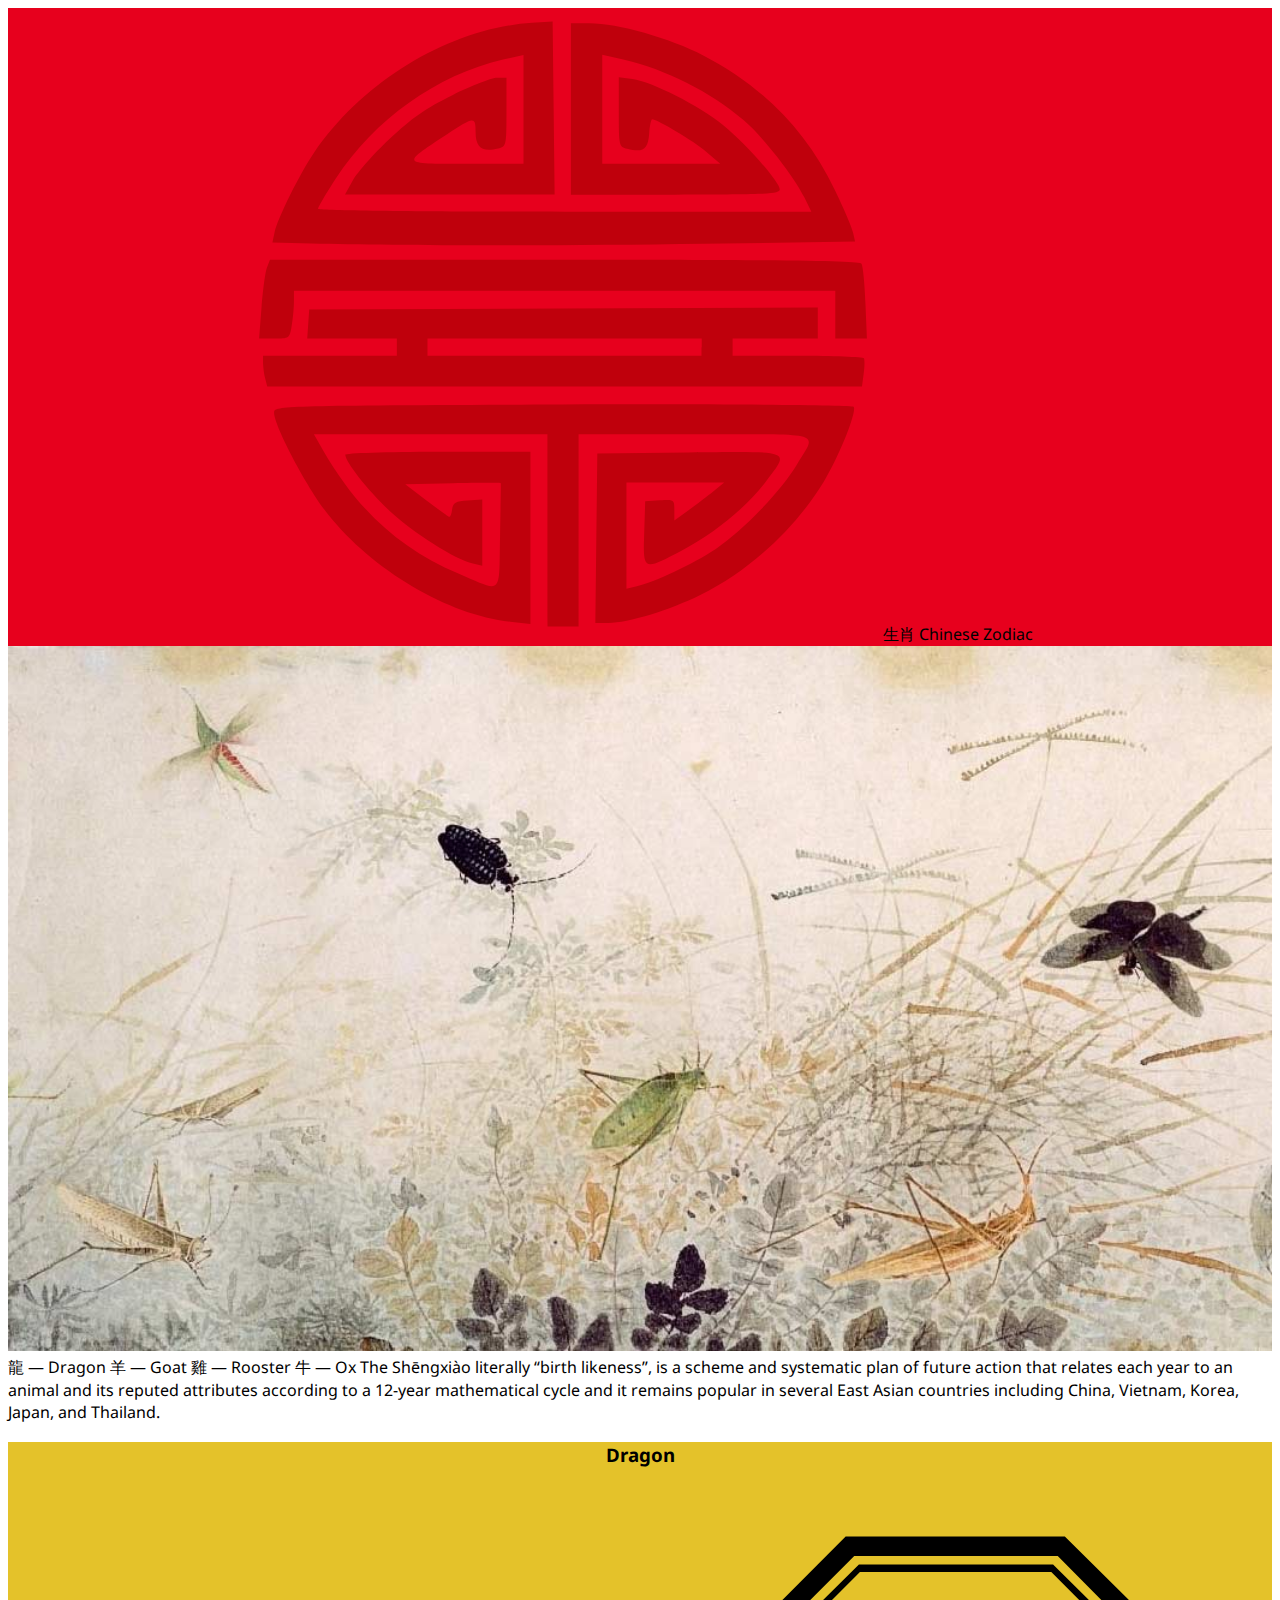
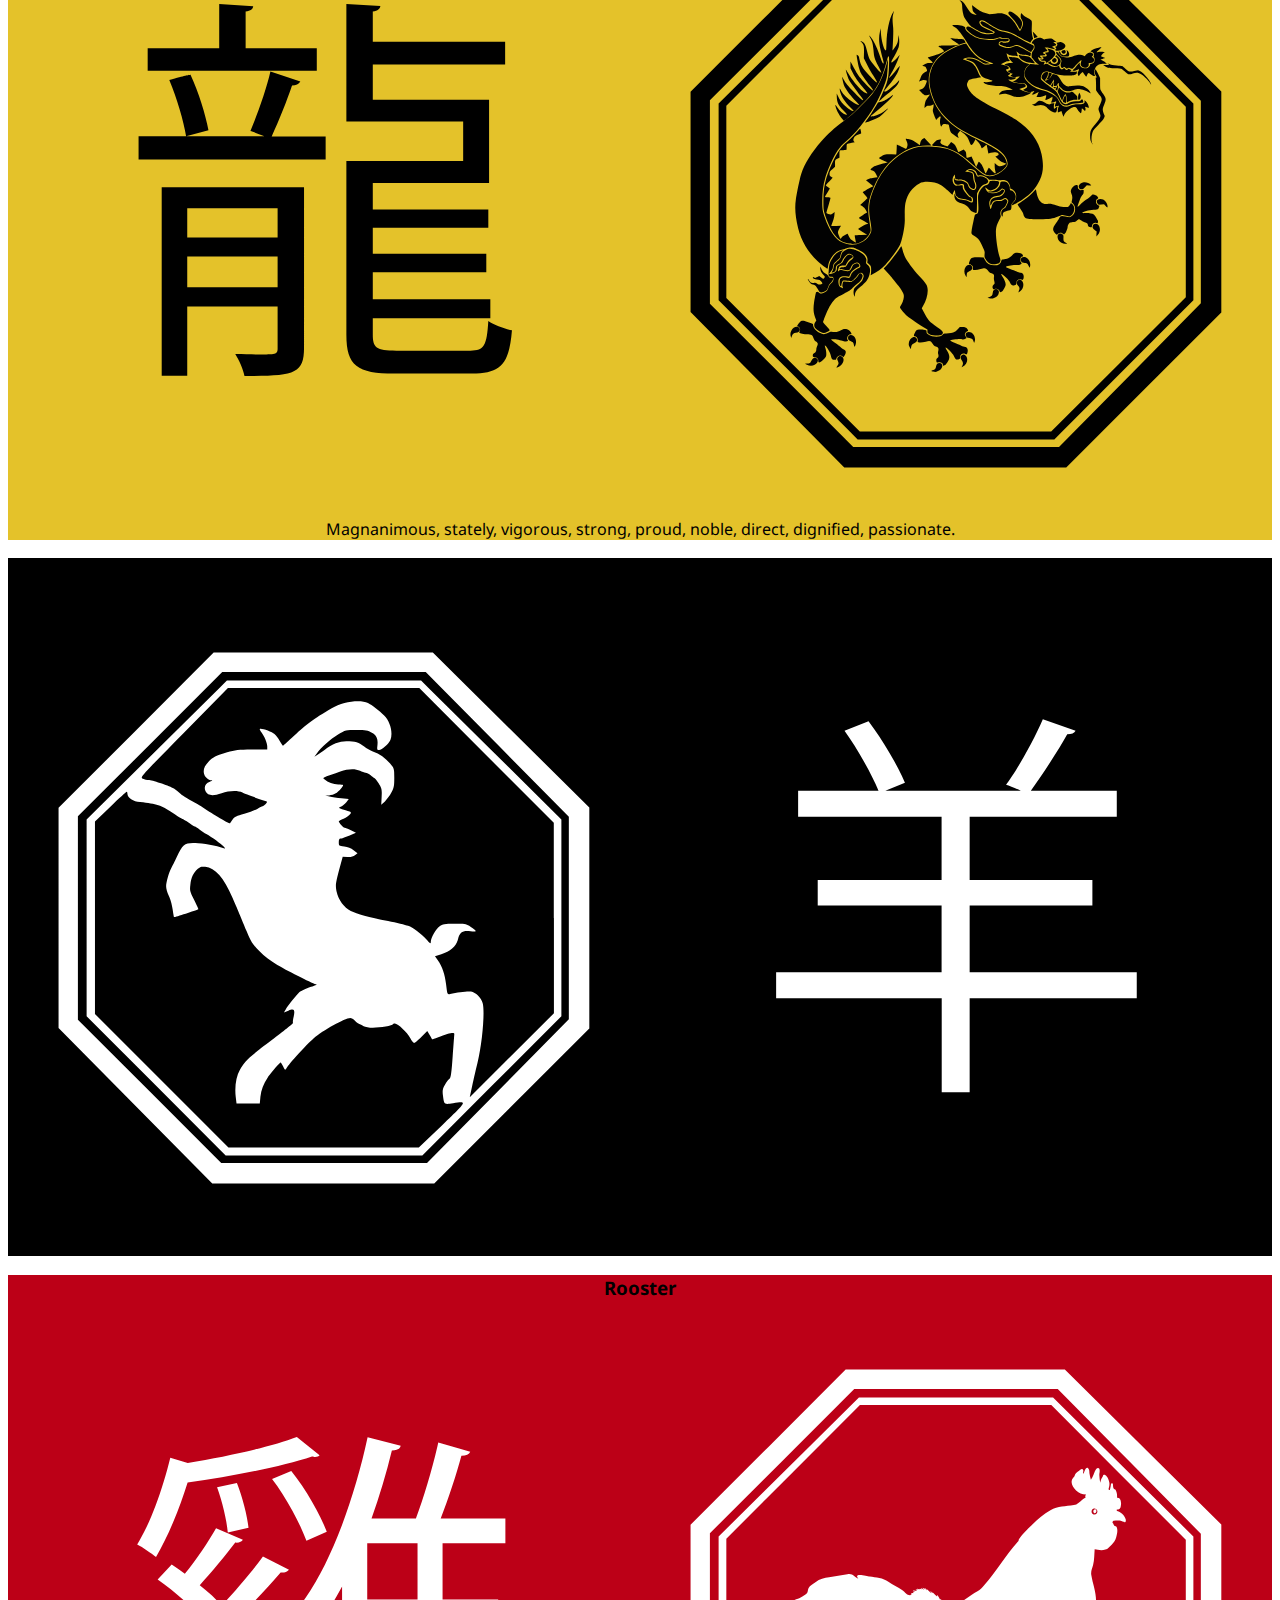
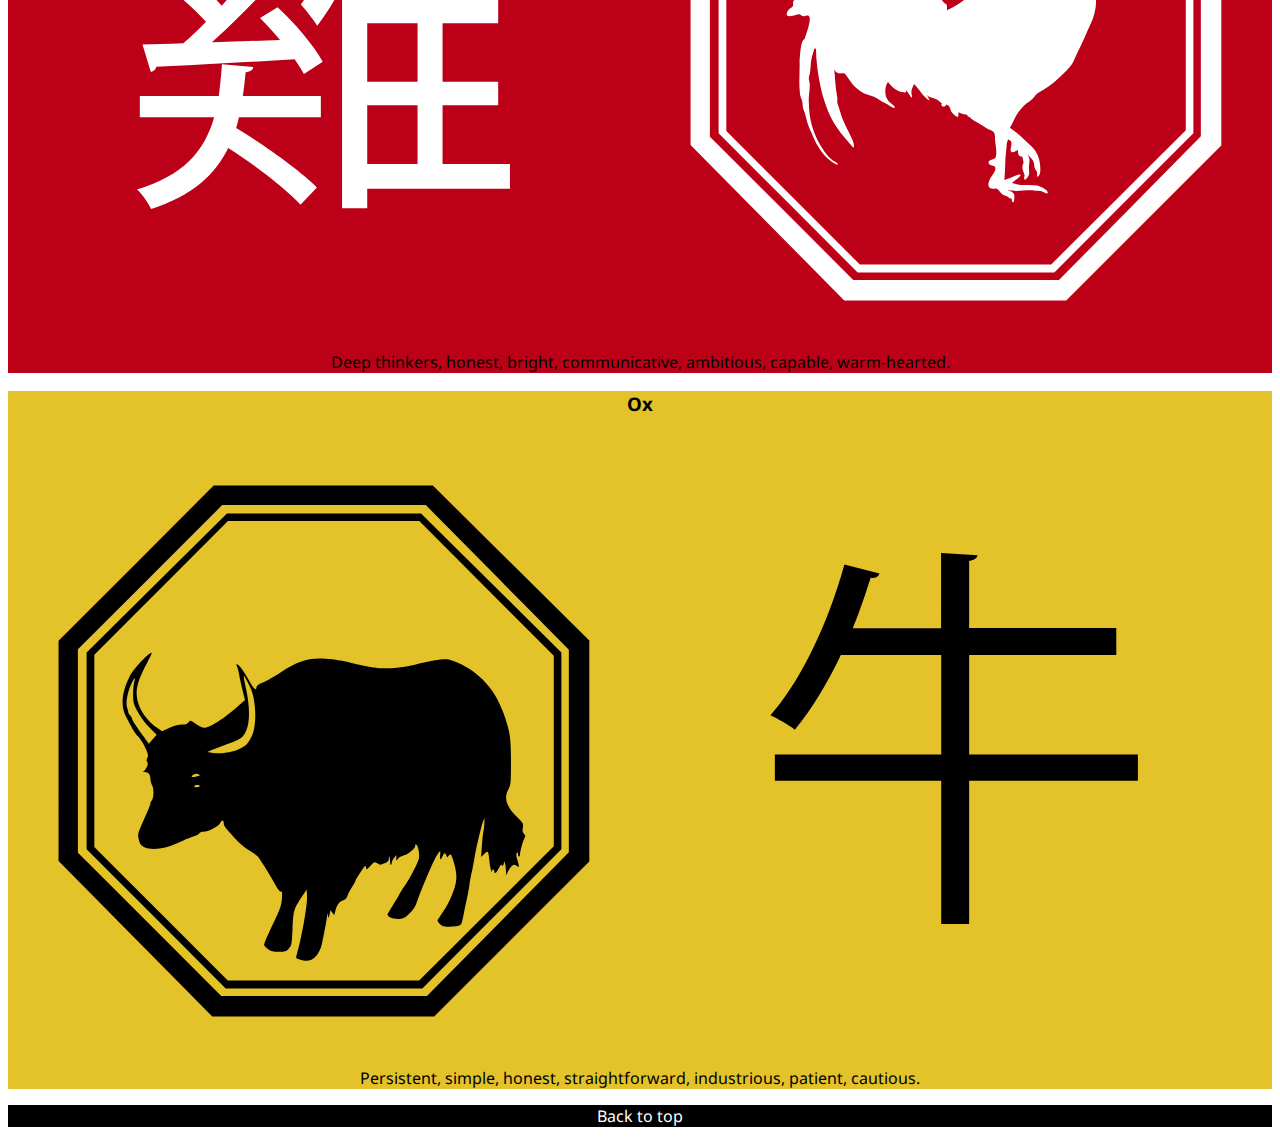
==== main.html @ 91b946a1 "Added CSS" ====
<!DOCTYPE html>
<html lang="en-ca">
<head>
		<meta charset="utf-8">
		<title>Chinese Zodiac</title>
		<meta name="viewport" content="width=device-width, initial-scale=1">
		<link href="css/main.css" rel="stylesheet">
		<link href='http://fonts.googleapis.com/css?family=Noto+Sans' rel='stylesheet' type='text/css'>
</head>

<header>
	<img class="Medallion" src="img/medallion.svg" alt="">
	生肖
	Chinese Zodiac
</header>

<body>
<img class="Banner" src="img/banner.jpg" alt="">

龍 — Dragon
羊 — Goat
雞 — Rooster
牛 — Ox

The Shēngxiào literally “birth likeness”, is a scheme and systematic plan of future action that relates each year to an animal and its reputed attributes according to a 12-year mathematical cycle and it remains popular in several East Asian countries including China, Vietnam, Korea, Japan, and Thailand.

<div class="Dragon-Block">
<h3>Dragon</h3>
<img class="Dragon-Symbol" src="img/dragon-symbol.svg" alt="">
<img class="Dragon" src="img/dragon.svg" alt="">
<p>Magnanimous, stately, vigorous, strong, proud, noble, direct, dignified, passionate.</p>
</div>

<div class="Goat-Block">
<h3>Goat</h3>
<img class="Goat" src="img/goat.svg" alt="">
<img class="Goat-Symbol" src="img/goat-symbol.svg" alt="">
<p>Gentle, softhearted, considerate, attractive, hardworking, persistent, thrift.</p>
</div>

<div class="Rooster-Block">
<h3>Rooster</h3>
<img class="Rooster-Symbol" src="img/rooster-symbol.svg" alt="">
<img class="Rooster" src="img/rooster.svg" alt="">
<p>Deep thinkers, honest, bright, communicative, ambitious, capable, warm-hearted.</p>
</div>

<div class="Ox-Block">
<h3>Ox</h3>
<img class="Ox" src="img/ox.svg" alt="">
<img class="Ox-Symbol" src="img/ox-symbol.svg" alt="">
<p>Persistent, simple, honest, straightforward, industrious, patient, cautious.</p>
</div>

</body>
<footer>

	<p>Back to top</p>

</footer>
---- css/main.css ----
html {
	box-sizing: border-box;
	font-family: 'Noto Sans', sans-serif;
}

*, *::before, *::after {
	box-sizing:inherit;}

img {
	width:50%;
}

header{
	text-align: center;
	background-color: #e7001d;
}

h3{
	font-style: bolder;
}

.Banner{
	width:100%;
	margin: 0;
	padding: 0;
}

.Dragon-Block {
	text-align: center;
	font color: white;
	background-color: #e4c22a;
	margin: 0;}

.Dragon {
	float:right;}

.Dragon-Symbol {
	float:left;}

.Goat-Block {
	text-align: center;
	font color: white;
	background-color: black;}

.Goat {
	float:left;}

.Goat-Symbol {
	float:right;}

.Rooster-Block{
	text-align: center;
	font color: white;
	background-color: #bc0017;}

.Rooster-Symbol {
	float:left;}

.Rooster {
	float:right;}

.Ox-Block {
	text-align: center;
	font color: white;
	background-color: #e4c22a;}

.Ox {
	float:left;}

.Ox-Symbol {
	float:right;
}

footer{
	background: black;
	text-align: center;
	color: white;
	margin: 0;
	padding: 0;

}
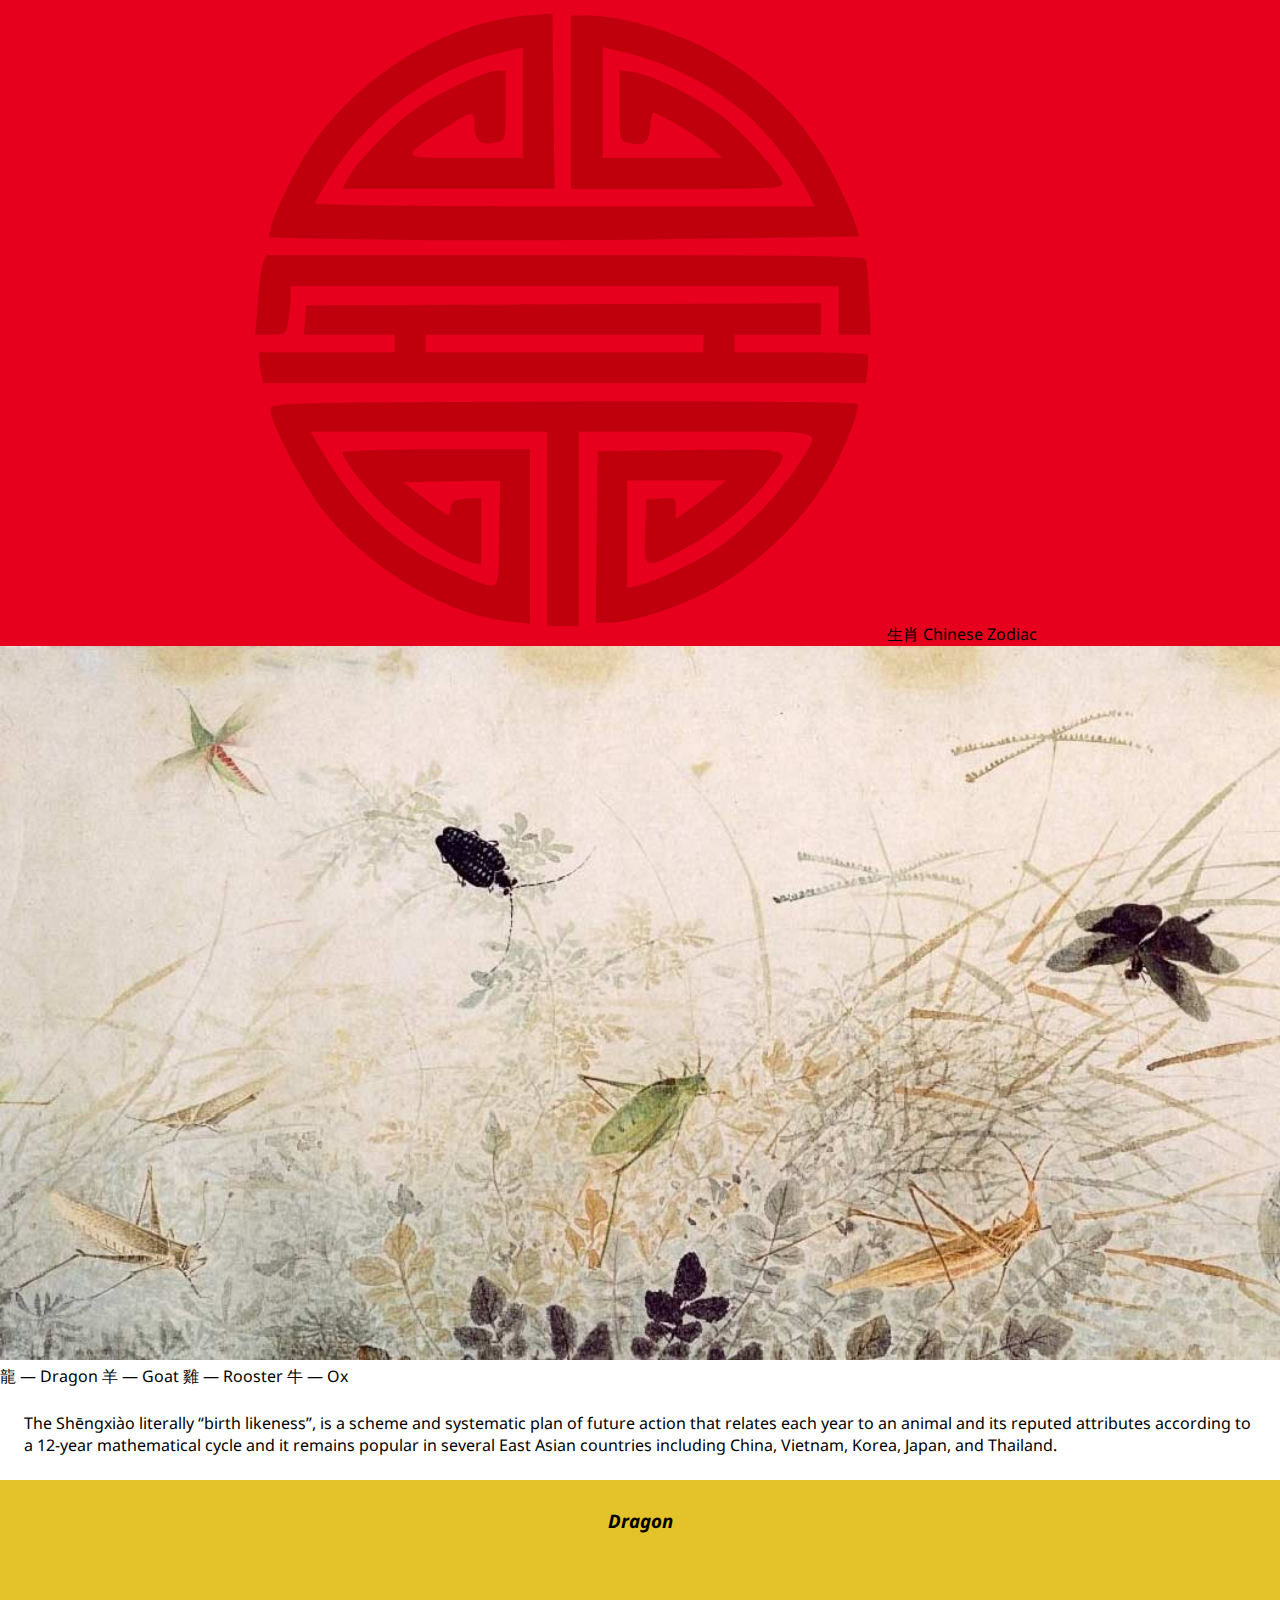
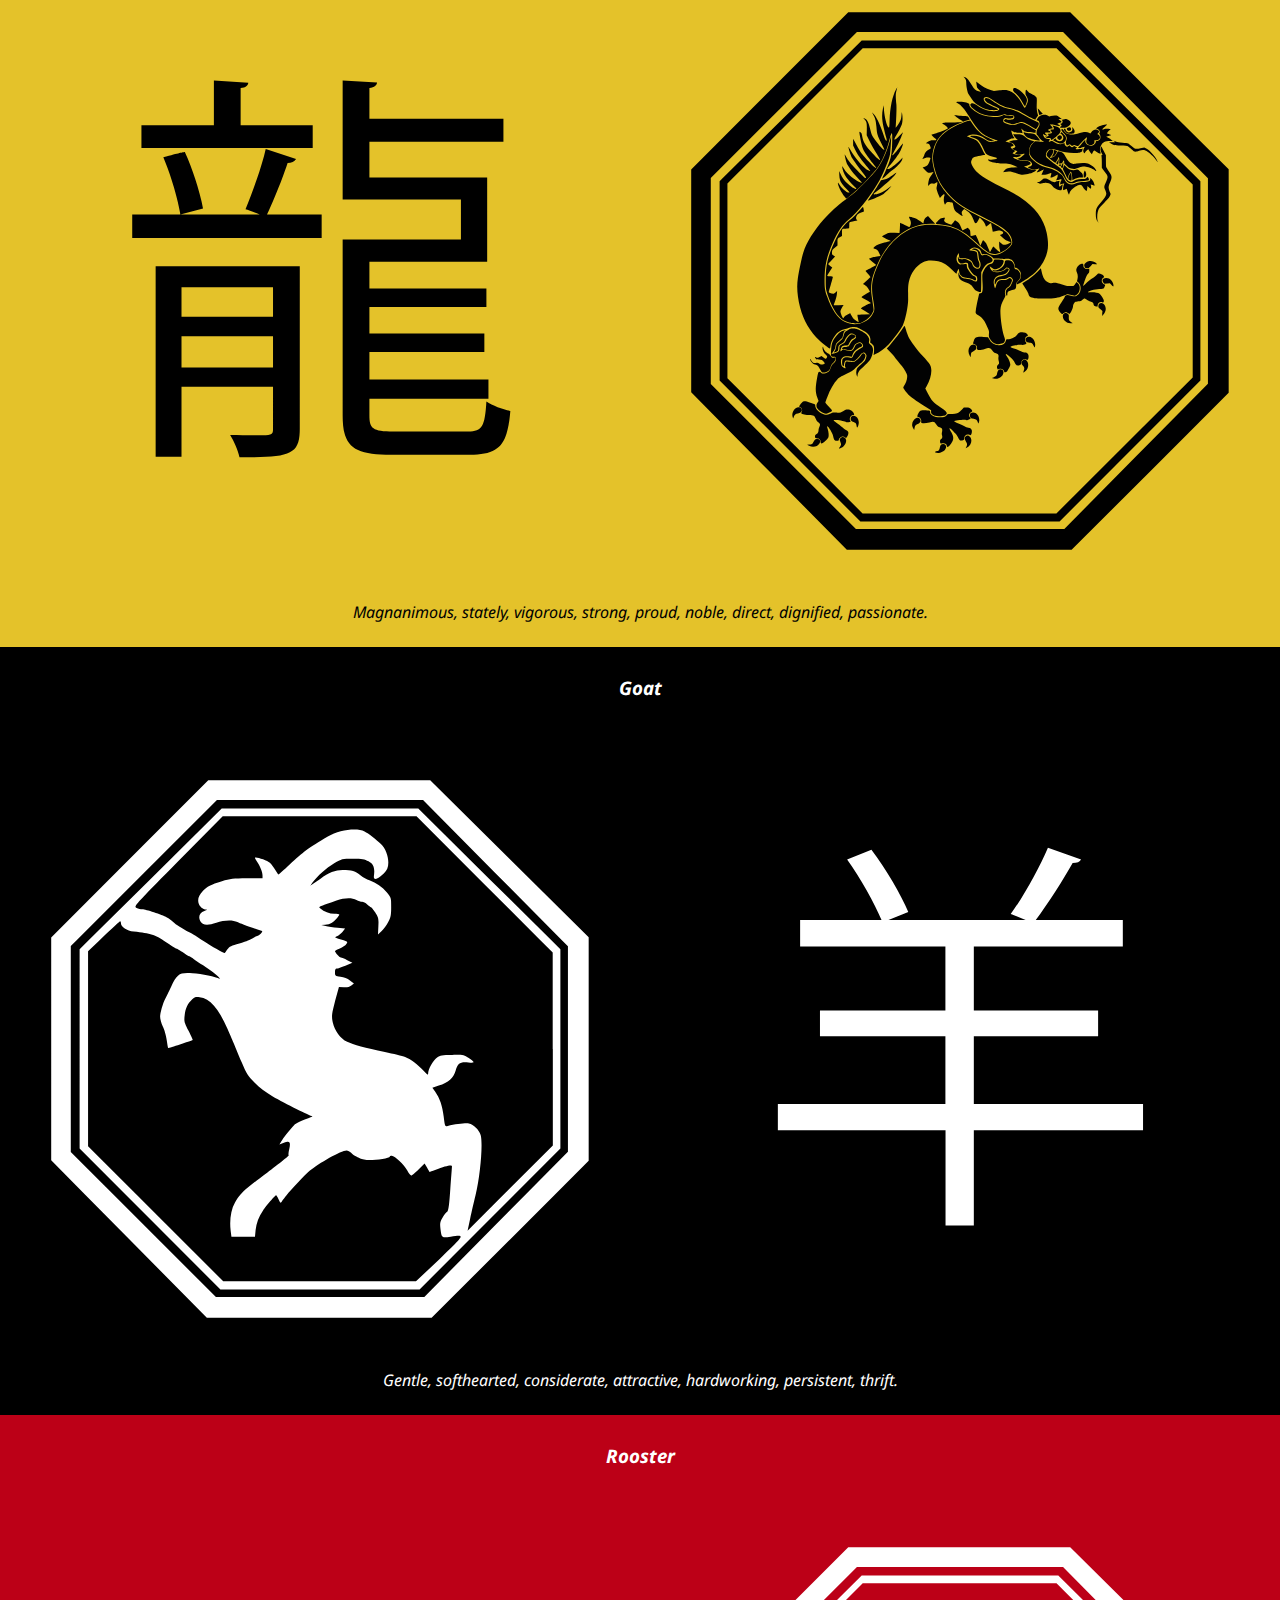
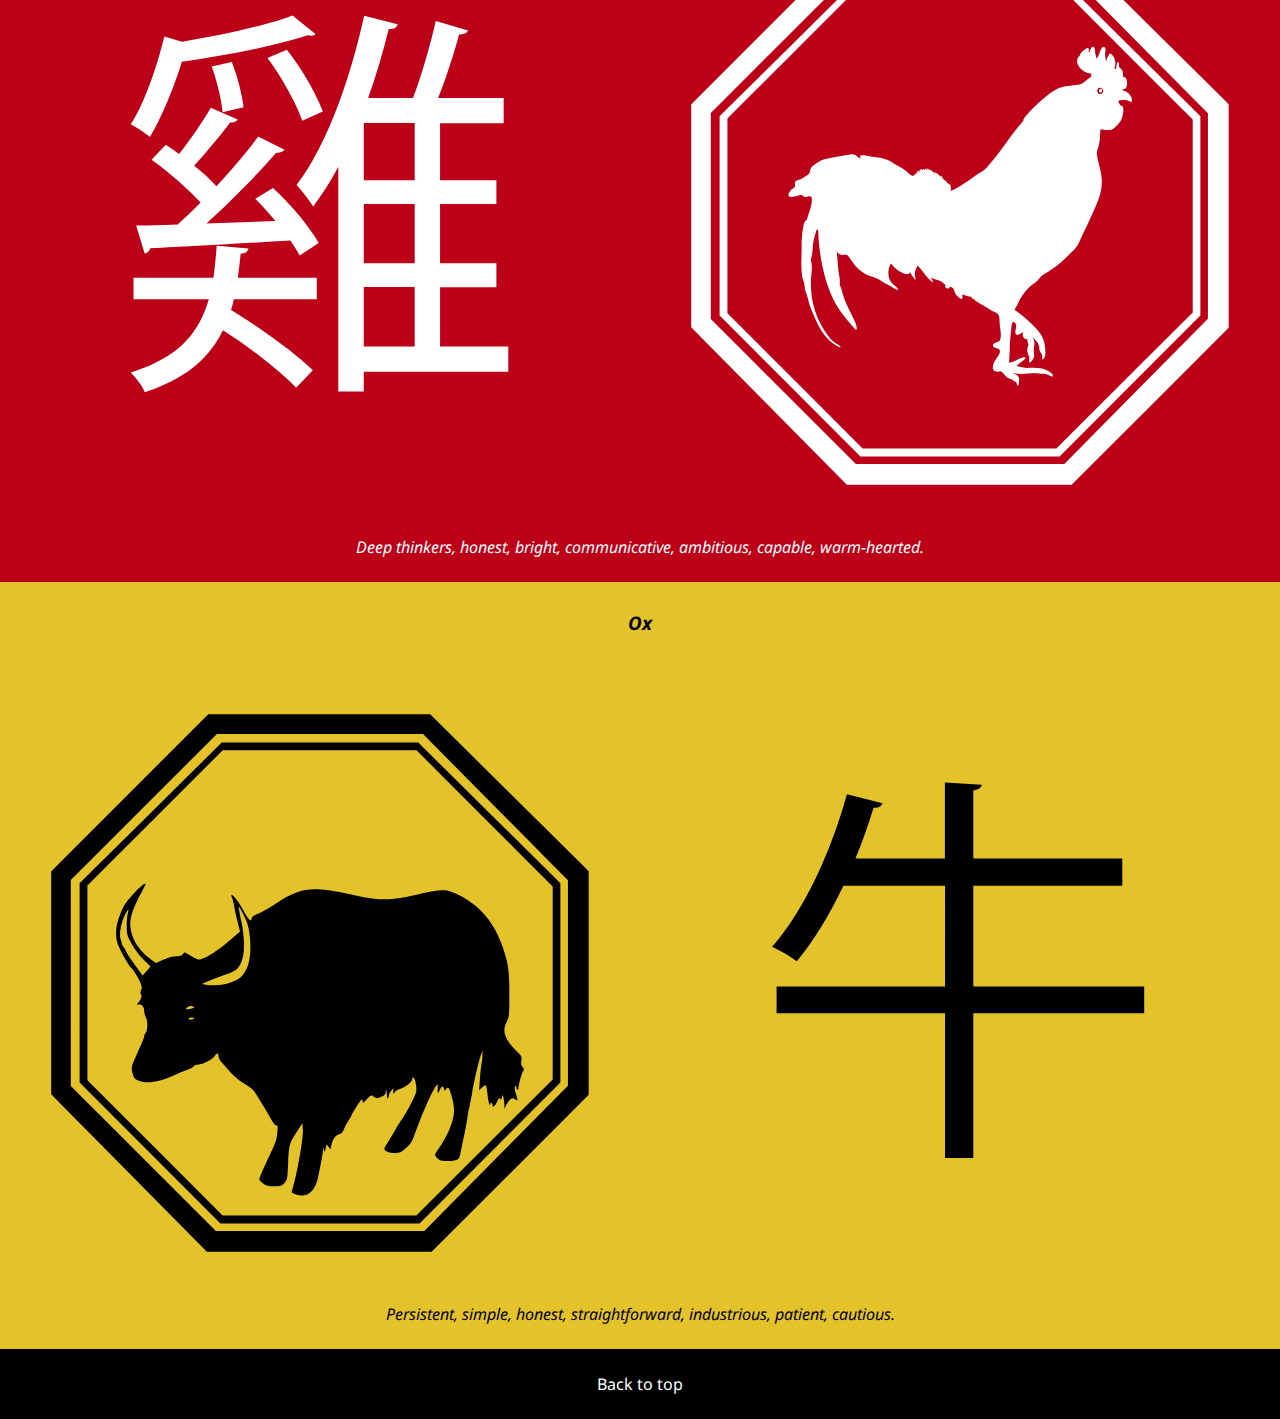
==== commit 14086551: "Finishing the boxes" ====
--- a/main.html
+++ b/main.html
@@ -5,7 +5,7 @@
 		<title>Chinese Zodiac</title>
 		<meta name="viewport" content="width=device-width, initial-scale=1">
 		<link href="css/main.css" rel="stylesheet">
-		<link href='http://fonts.googleapis.com/css?family=Noto+Sans' rel='stylesheet' type='text/css'>
+		<link href='http://fonts.googleapis.com/css?family=Noto+Sans:400,700,400italic' rel='stylesheet' type='text/css'>
 </head>
 
 <header>
@@ -22,7 +22,7 @@
 雞 — Rooster
 牛 — Ox
 
-The Shēngxiào literally “birth likeness”, is a scheme and systematic plan of future action that relates each year to an animal and its reputed attributes according to a 12-year mathematical cycle and it remains popular in several East Asian countries including China, Vietnam, Korea, Japan, and Thailand.
+<p>The Shēngxiào literally “birth likeness”, is a scheme and systematic plan of future action that relates each year to an animal and its reputed attributes according to a 12-year mathematical cycle and it remains popular in several East Asian countries including China, Vietnam, Korea, Japan, and Thailand.</p>
 
 <div class="Dragon-Block">
 <h3>Dragon</h3>
--- a/css/main.css
+++ b/css/main.css
@@ -6,6 +6,9 @@
 *, *::before, *::after {
 	box-sizing:inherit;}
 
+body{
+	margin: 0;
+}
 img {
 	width:50%;
 }
@@ -16,20 +19,29 @@
 }
 
 h3{
-	font-style: bolder;
+	font-weight: bolder;
+	margin: 0;
+	padding: 1.5em;
 }
 
 .Banner{
 	width:100%;
 	margin: 0;
-	padding: 0;
+	padding: 0;}
+
+p{
+	margin: 0;
+	padding: 1.5em;
 }
 
 .Dragon-Block {
 	text-align: center;
 	font color: white;
 	background-color: #e4c22a;
-	margin: 0;}
+	margin: 0;
+	padding: 0;
+	font-style: italic;
+	}
 
 .Dragon {
 	float:right;}
@@ -40,7 +52,9 @@
 .Goat-Block {
 	text-align: center;
 	font color: white;
-	background-color: black;}
+	background-color: black;
+	color: white;
+	font-style: italic;}
 
 .Goat {
 	float:left;}
@@ -51,7 +65,9 @@
 .Rooster-Block{
 	text-align: center;
 	font color: white;
-	background-color: #bc0017;}
+	background-color: #bc0017;
+	color: white;
+	font-style: italic;}
 
 .Rooster-Symbol {
 	float:left;}
@@ -62,20 +78,18 @@
 .Ox-Block {
 	text-align: center;
 	font color: white;
-	background-color: #e4c22a;}
+	background-color: #e4c22a;
+	font-style: italic;}
 
 .Ox {
 	float:left;}
 
 .Ox-Symbol {
-	float:right;
-}
+	float:right;}
 
 footer{
 	background: black;
 	text-align: center;
 	color: white;
 	margin: 0;
-	padding: 0;
-
-}+	padding: 0;}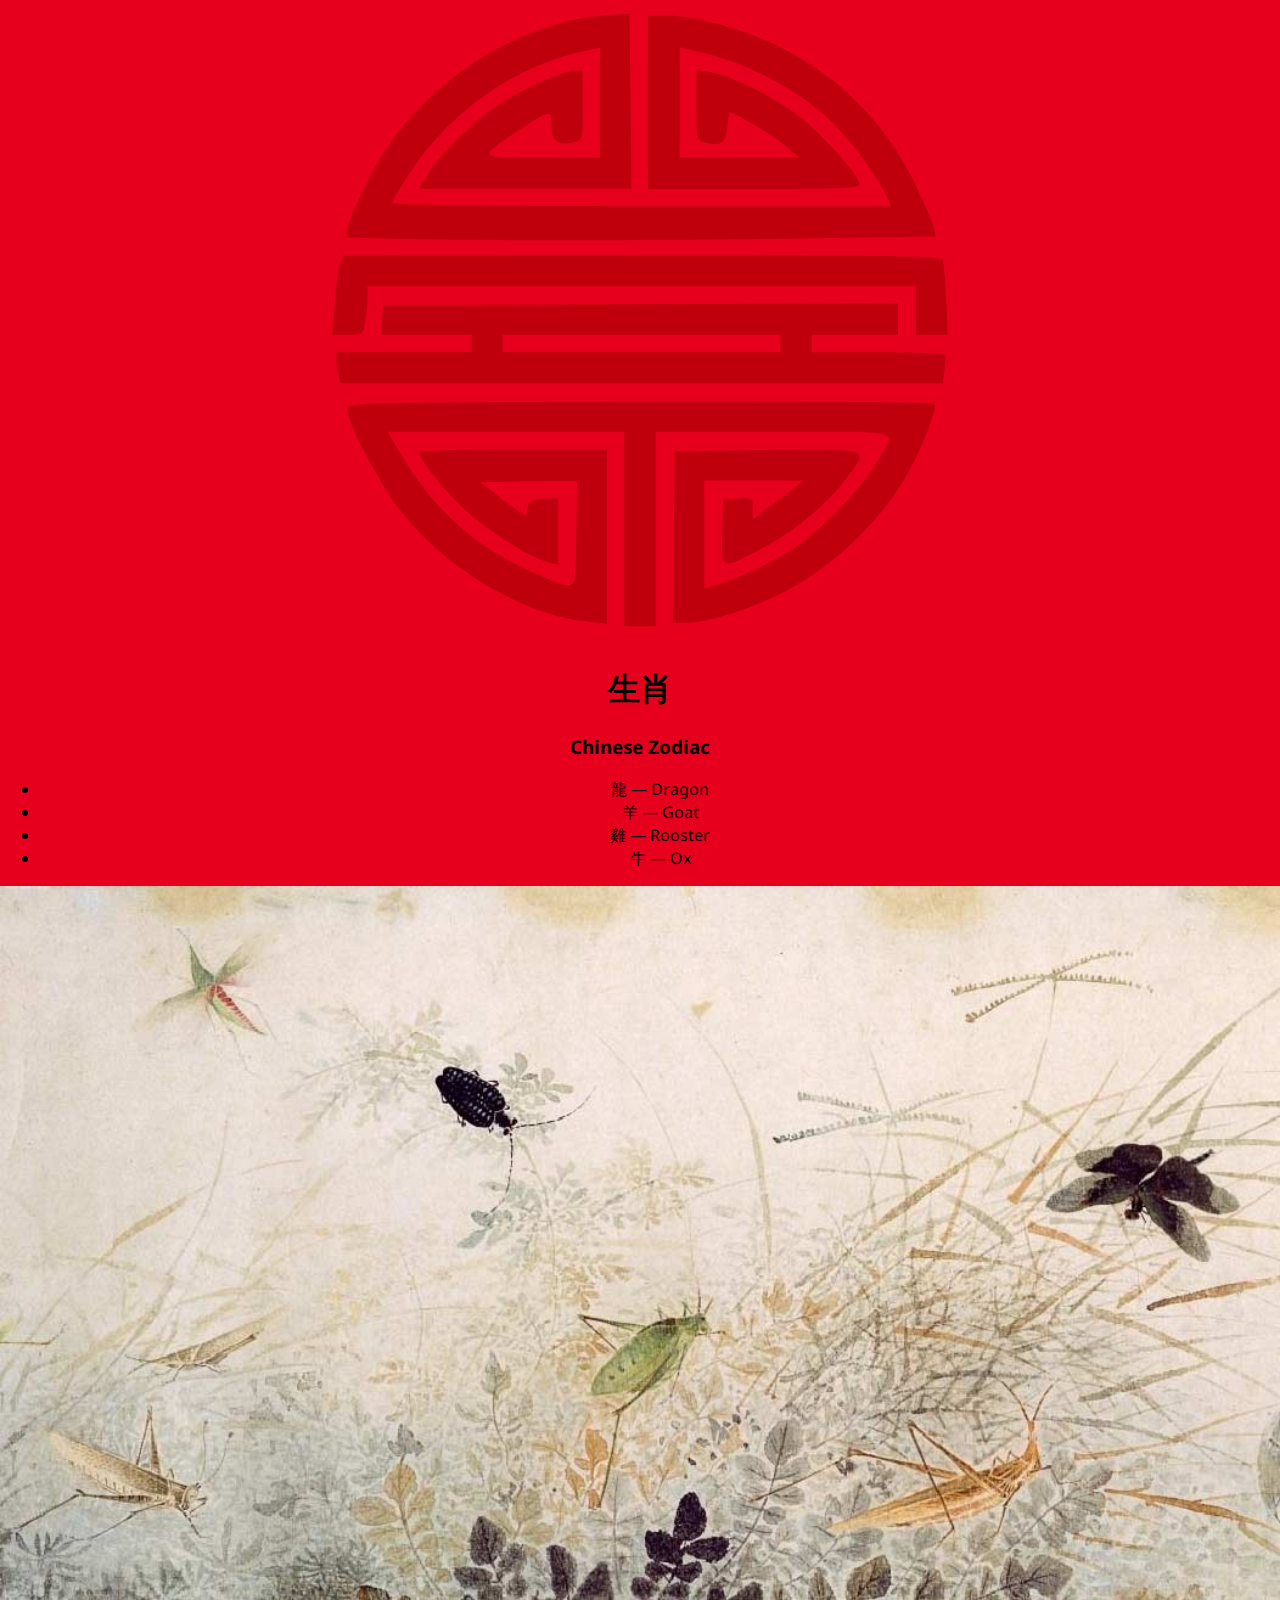
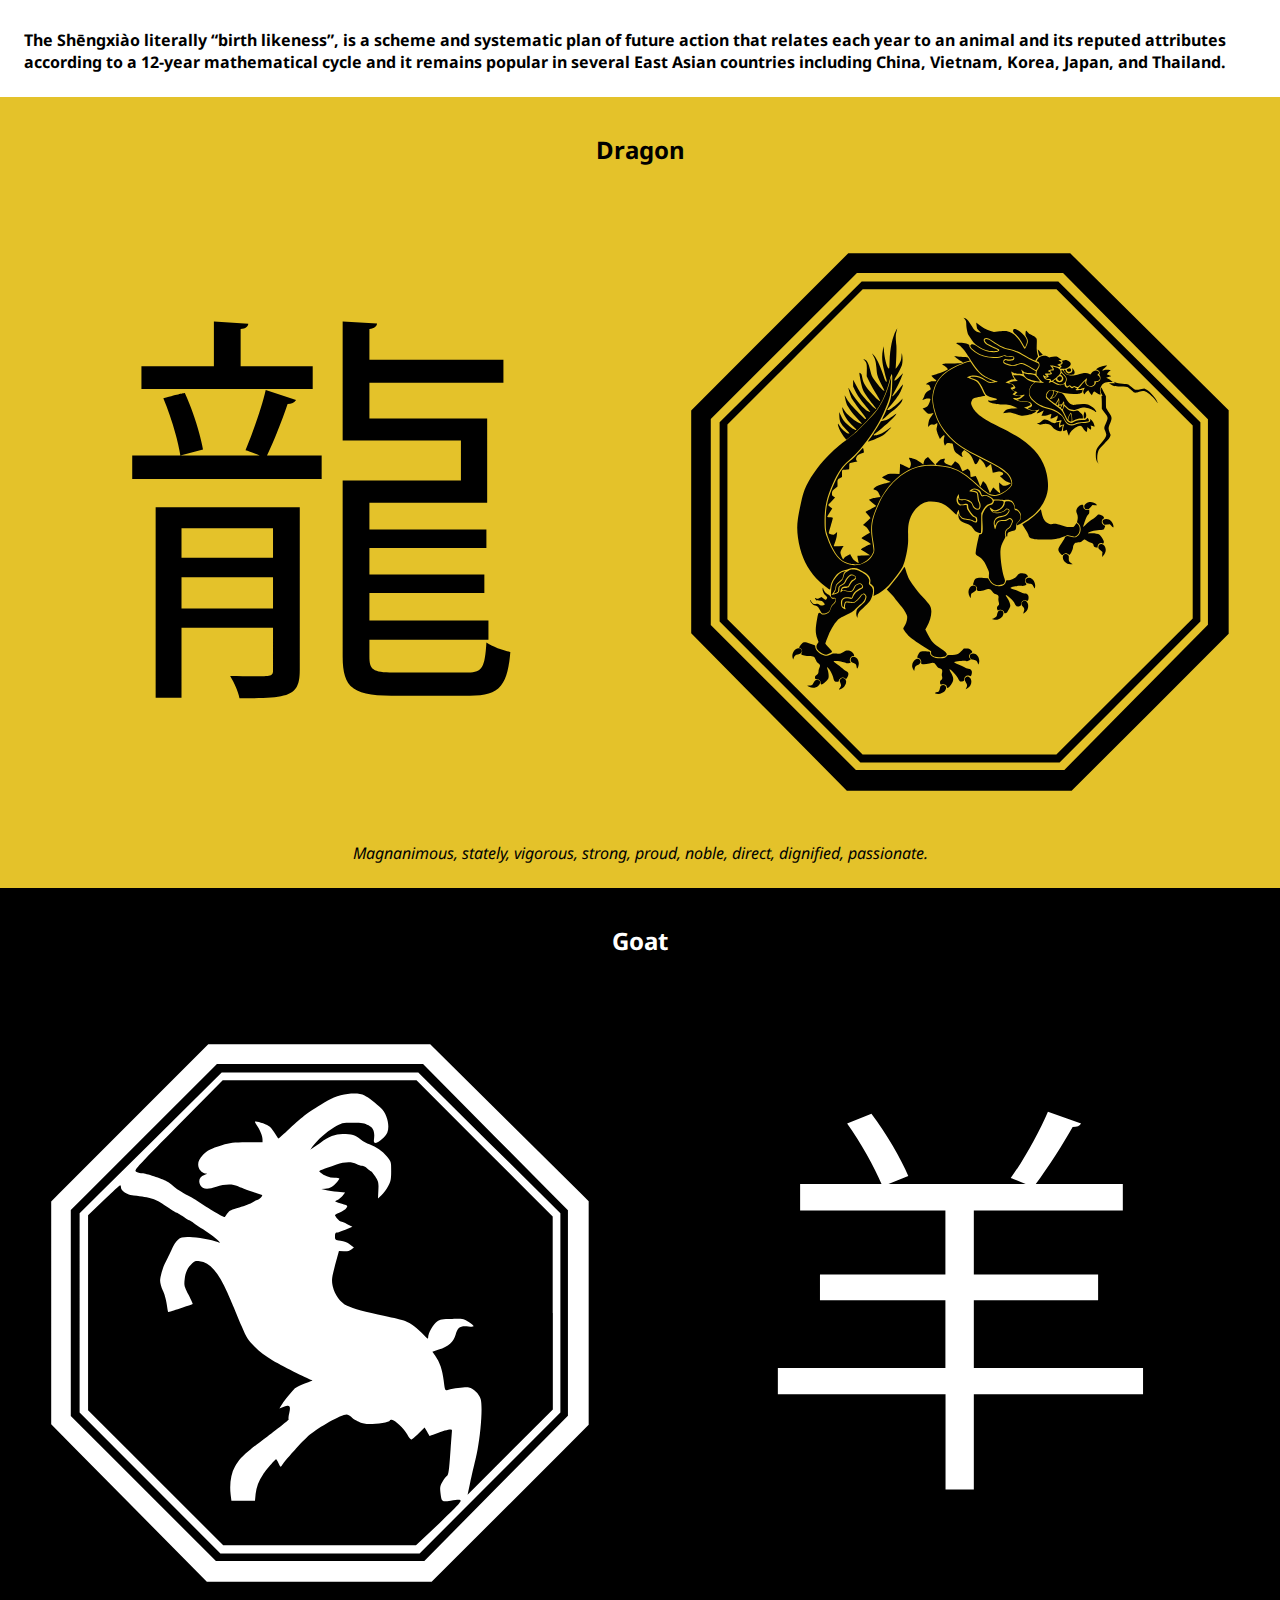
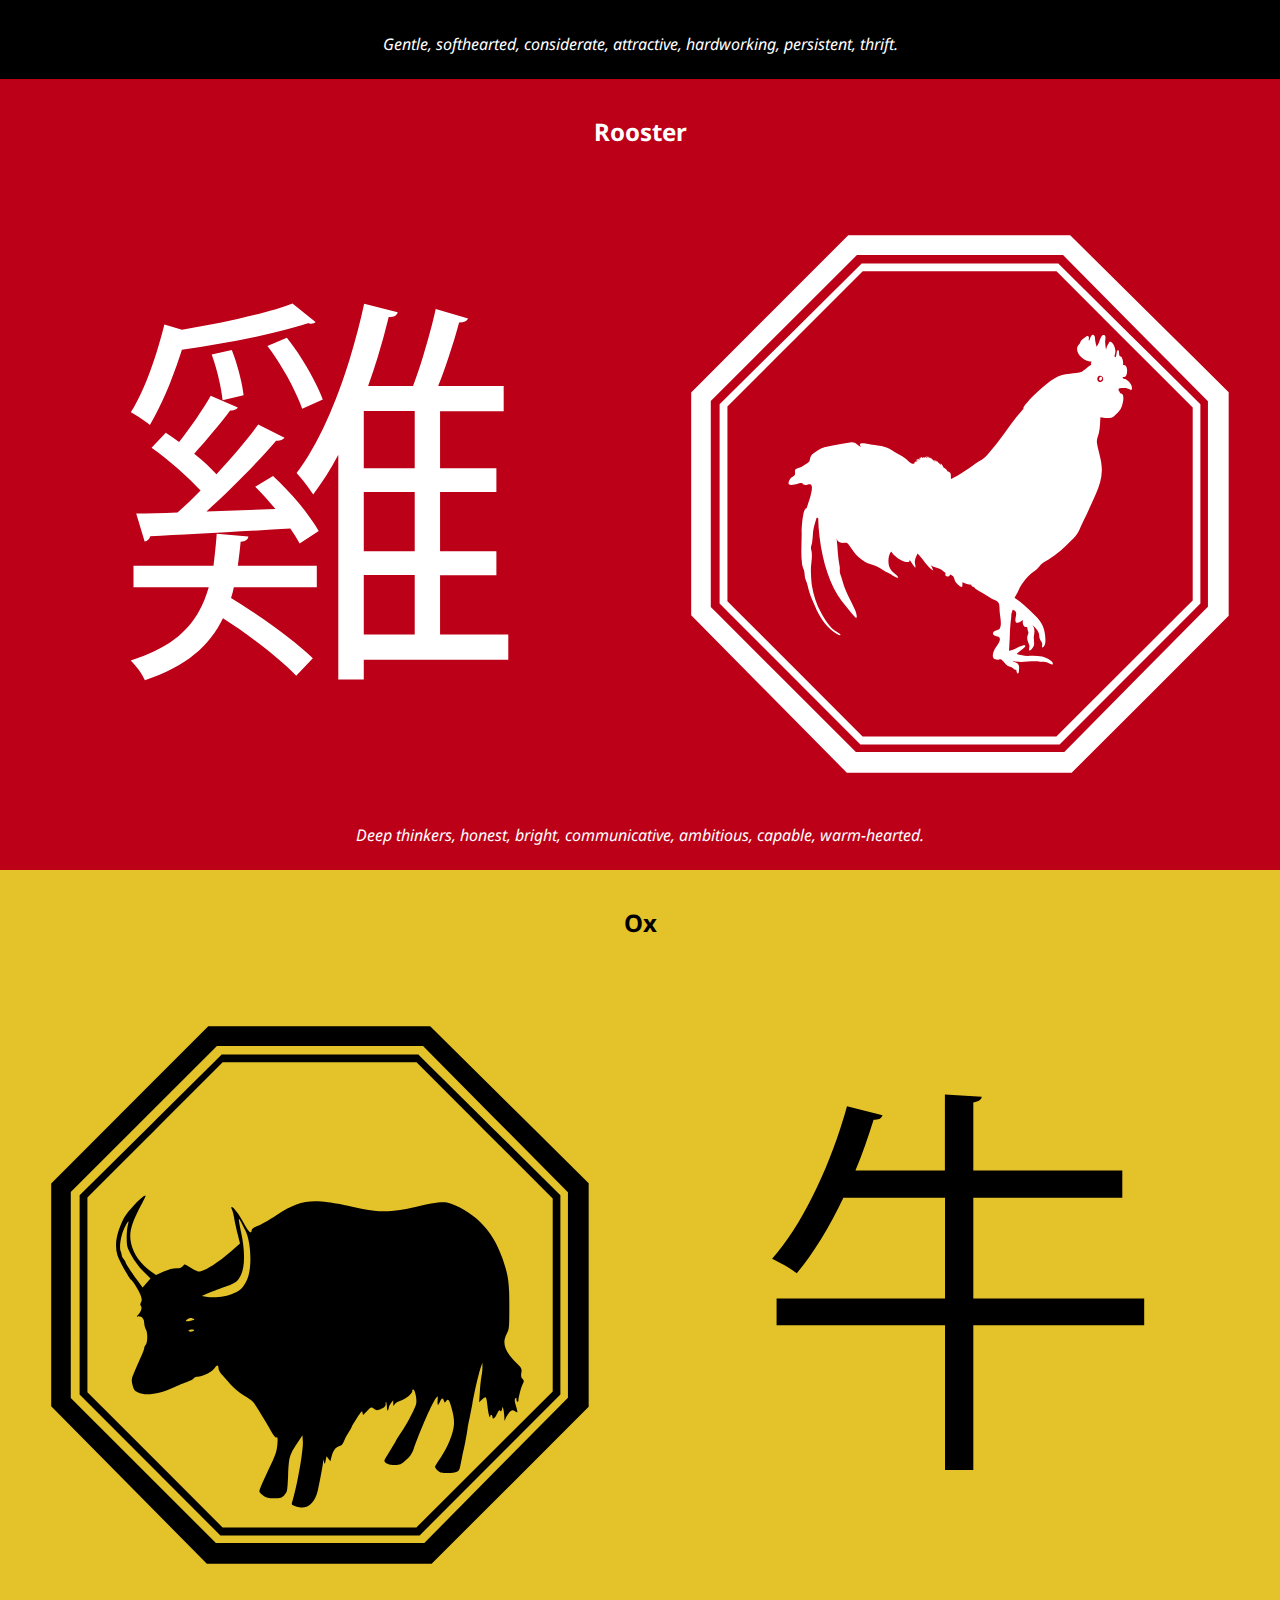
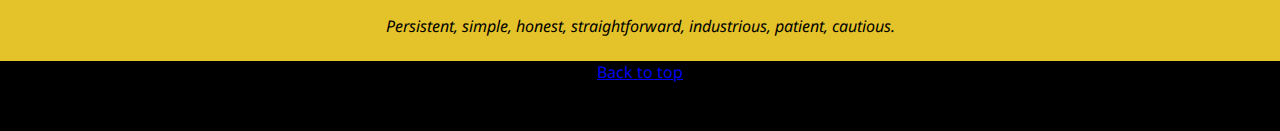
==== commit 8f0218a1: "Starting the Top header" ====
--- a/main.html
+++ b/main.html
@@ -7,46 +7,49 @@
 		<link href="css/main.css" rel="stylesheet">
 		<link href='http://fonts.googleapis.com/css?family=Noto+Sans:400,700,400italic' rel='stylesheet' type='text/css'>
 </head>
-
+<a id="top"</a>
 <header>
 	<img class="Medallion" src="img/medallion.svg" alt="">
-	生肖
-	Chinese Zodiac
+		<h1>生肖</h1>
+		<h3>Chinese Zodiac</h3>
+
+	<ul>
+		<li>龍 — Dragon</li>
+		<li>羊 — Goat</li>
+		<li>雞 — Rooster</li>
+		<li>牛 — Ox</li>
+	</ul>
+
 </header>
 
 <body>
 <img class="Banner" src="img/banner.jpg" alt="">
 
-龍 — Dragon
-羊 — Goat
-雞 — Rooster
-牛 — Ox
-
-<p>The Shēngxiào literally “birth likeness”, is a scheme and systematic plan of future action that relates each year to an animal and its reputed attributes according to a 12-year mathematical cycle and it remains popular in several East Asian countries including China, Vietnam, Korea, Japan, and Thailand.</p>
+<p class="Sheng">The Shēngxiào literally “birth likeness”, is a scheme and systematic plan of future action that relates each year to an animal and its reputed attributes according to a 12-year mathematical cycle and it remains popular in several East Asian countries including China, Vietnam, Korea, Japan, and Thailand.</p>
 
 <div class="Dragon-Block">
-<h3>Dragon</h3>
+<h2>Dragon</h2>
 <img class="Dragon-Symbol" src="img/dragon-symbol.svg" alt="">
 <img class="Dragon" src="img/dragon.svg" alt="">
 <p>Magnanimous, stately, vigorous, strong, proud, noble, direct, dignified, passionate.</p>
 </div>
 
 <div class="Goat-Block">
-<h3>Goat</h3>
+<h2>Goat</h2>
 <img class="Goat" src="img/goat.svg" alt="">
 <img class="Goat-Symbol" src="img/goat-symbol.svg" alt="">
 <p>Gentle, softhearted, considerate, attractive, hardworking, persistent, thrift.</p>
 </div>
 
 <div class="Rooster-Block">
-<h3>Rooster</h3>
+<h2>Rooster</h2>
 <img class="Rooster-Symbol" src="img/rooster-symbol.svg" alt="">
 <img class="Rooster" src="img/rooster.svg" alt="">
 <p>Deep thinkers, honest, bright, communicative, ambitious, capable, warm-hearted.</p>
 </div>
 
 <div class="Ox-Block">
-<h3>Ox</h3>
+<h2>Ox</h2>
 <img class="Ox" src="img/ox.svg" alt="">
 <img class="Ox-Symbol" src="img/ox-symbol.svg" alt="">
 <p>Persistent, simple, honest, straightforward, industrious, patient, cautious.</p>
@@ -55,6 +58,6 @@
 </body>
 <footer>
 
-	<p>Back to top</p>
+	<a href="#top">Back to top</a></p>
 
 </footer>
--- a/css/main.css
+++ b/css/main.css
@@ -14,14 +14,20 @@
 }
 
 header{
+	position: relative;
+	overflow: hidden;
 	text-align: center;
 	background-color: #e7001d;
 }
 
-h3{
+h2{
 	font-weight: bolder;
 	margin: 0;
 	padding: 1.5em;
+	font-style: normal;
+}
+.Sheng{
+	font-weight: bold;
 }
 
 .Banner{
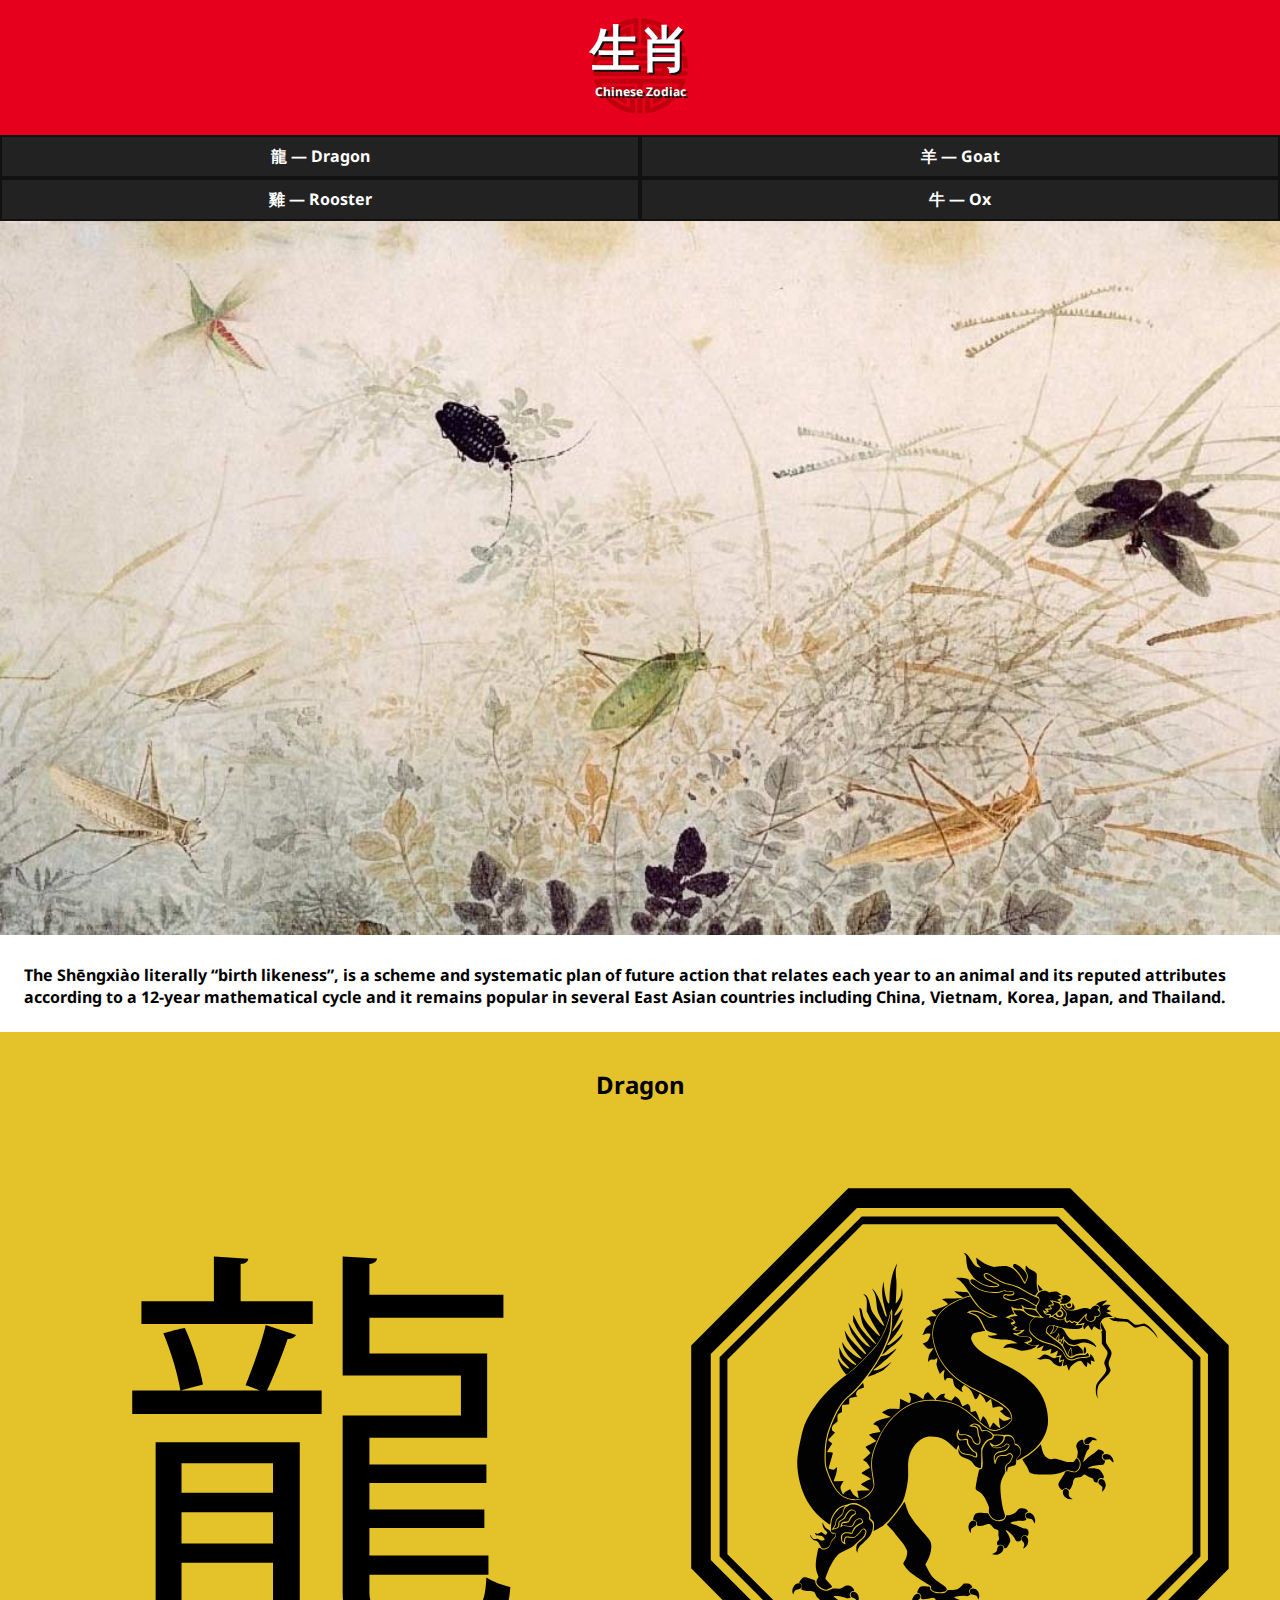
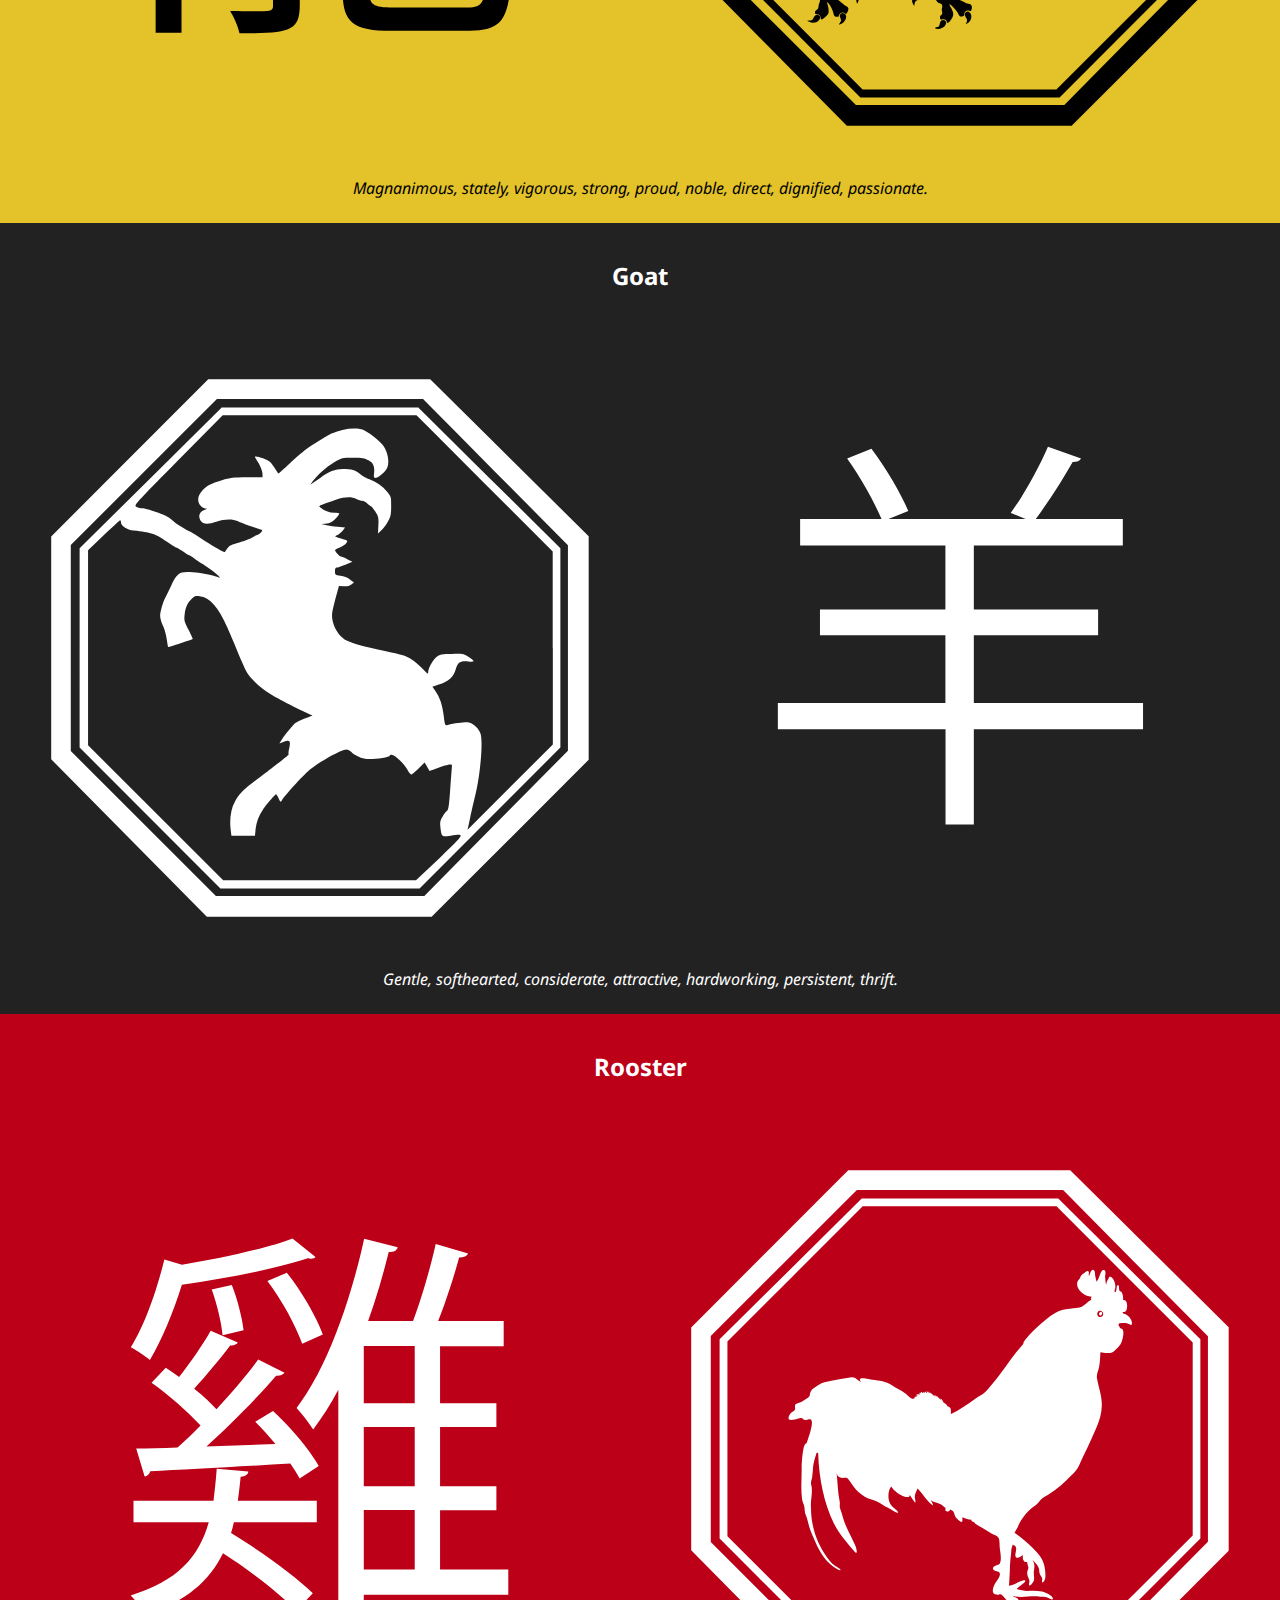
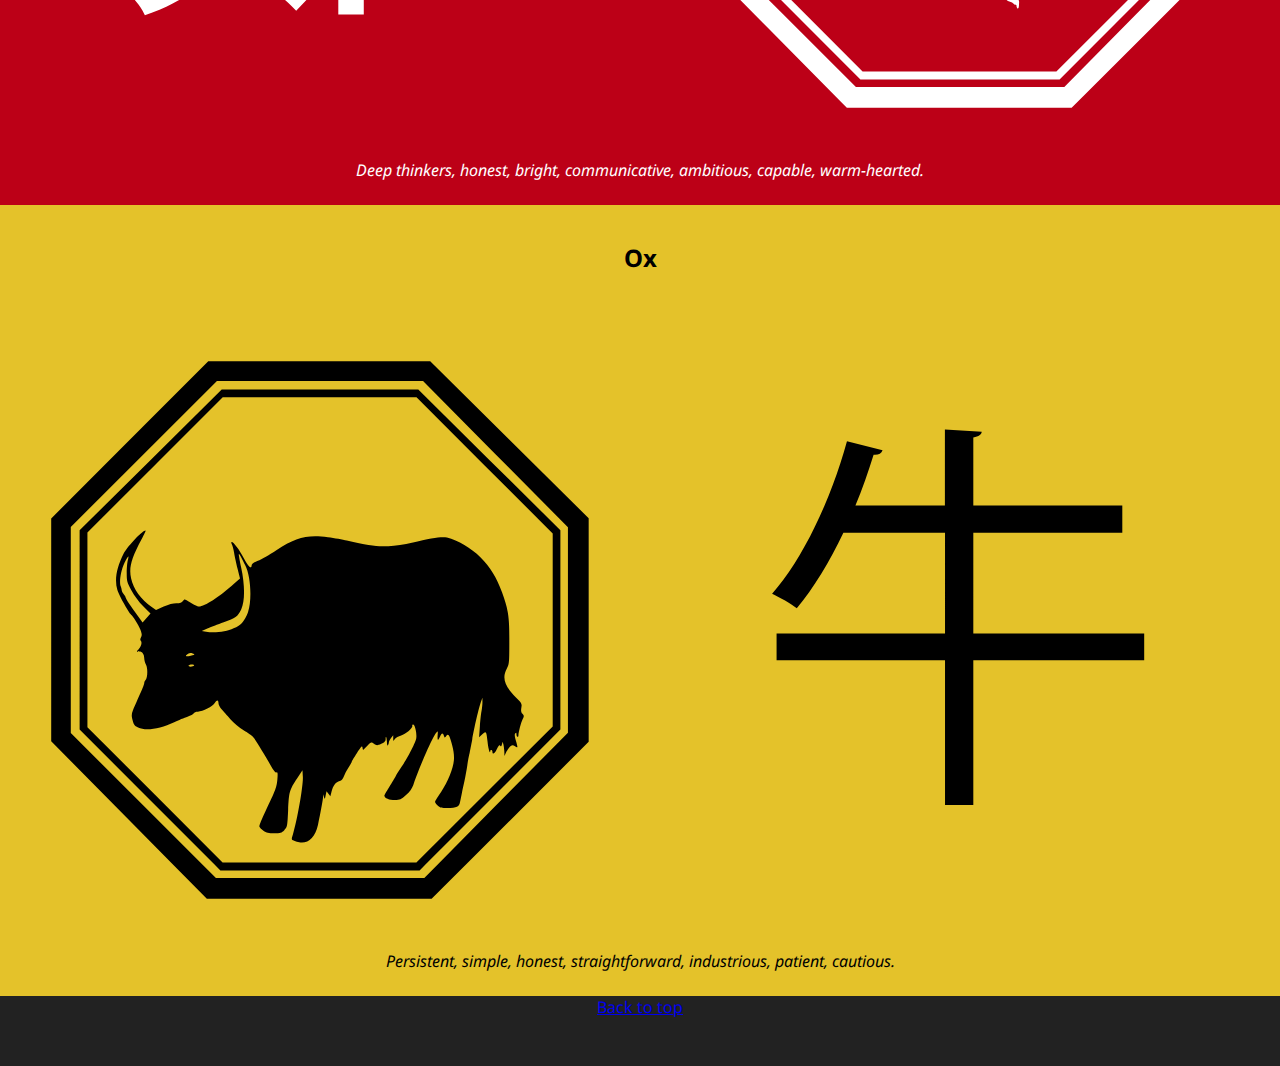
==== commit 8b097459: "Finished top header and nav" ====
--- a/main.html
+++ b/main.html
@@ -10,15 +10,15 @@
 <a id="top"</a>
 <header>
 	<img class="Medallion" src="img/medallion.svg" alt="">
-		<h1>生肖</h1>
-		<h3>Chinese Zodiac</h3>
+		<h1><span>生肖</span>
+		Chinese Zodiac</h1>
 
-	<ul>
-		<li>龍 — Dragon</li>
-		<li>羊 — Goat</li>
-		<li>雞 — Rooster</li>
-		<li>牛 — Ox</li>
-	</ul>
+	<nav><ol>
+		<li><a href="#dragon">龍 — Dragon</a></li>
+		<li><a href="#goat">羊 — Goat</a></li>
+		<li><a href="#rooster">雞 — Rooster</a></li>
+		<li><a href="#ox">牛 — Ox</a></li>
+	</ol></nav>
 
 </header>
 
@@ -27,6 +27,7 @@
 
 <p class="Sheng">The Shēngxiào literally “birth likeness”, is a scheme and systematic plan of future action that relates each year to an animal and its reputed attributes according to a 12-year mathematical cycle and it remains popular in several East Asian countries including China, Vietnam, Korea, Japan, and Thailand.</p>
 
+<a id="dragon"</a>
 <div class="Dragon-Block">
 <h2>Dragon</h2>
 <img class="Dragon-Symbol" src="img/dragon-symbol.svg" alt="">
@@ -34,6 +35,7 @@
 <p>Magnanimous, stately, vigorous, strong, proud, noble, direct, dignified, passionate.</p>
 </div>
 
+<a id="goat"</a>
 <div class="Goat-Block">
 <h2>Goat</h2>
 <img class="Goat" src="img/goat.svg" alt="">
@@ -41,6 +43,7 @@
 <p>Gentle, softhearted, considerate, attractive, hardworking, persistent, thrift.</p>
 </div>
 
+ <a id="rooster"</a>
 <div class="Rooster-Block">
 <h2>Rooster</h2>
 <img class="Rooster-Symbol" src="img/rooster-symbol.svg" alt="">
@@ -48,6 +51,7 @@
 <p>Deep thinkers, honest, bright, communicative, ambitious, capable, warm-hearted.</p>
 </div>
 
+<a id="ox"</a>
 <div class="Ox-Block">
 <h2>Ox</h2>
 <img class="Ox" src="img/ox.svg" alt="">
--- a/css/main.css
+++ b/css/main.css
@@ -13,11 +13,73 @@
 	width:50%;
 }
 
+ol{
+	padding: 0;}
+
+li{
+	display: inline-block;
+	list-style: none;
+	color: white;}
+
+nav li{
+ 	width: 50%;
+ 	border: 2px solid #111111;
+ 	background-color: #222222;
+ 	padding: 0.5em;
+ 	float: left;
+ 	}
+
+nav a{
+	display: block;
+	font-weight: bold;
+ 	color: white;
+	text-decoration: none;
+}
+
+nav ol{
+  overflow: hidden;
+  margin: auto;
+  padding: 0;
+	font-weight: bold;
+  	color: white;
+	text-decoration: none;}
+
 header{
 	position: relative;
 	overflow: hidden;
 	text-align: center;
 	background-color: #e7001d;
+}
+nav{
+	clear: both;
+	position: relative;
+	list-style-type: none;
+	color: white;
+}
+
+span{
+	display: block;
+	font-size: 50px;
+	top: 5px;
+}
+
+h1{
+	color: white;
+	font-size: 12px;
+	position: absolute;
+	clear:both;
+	top: 5px;
+	width: 100%;
+	text-align: center;
+	text-shadow: 2px 2px #111111;
+}
+
+h3{
+	color: white;
+	position: relative;
+	top: 1em;
+
+	text-align: center;
 }
 
 h2{
@@ -26,6 +88,14 @@
 	padding: 1.5em;
 	font-style: normal;
 }
+
+.Medallion{
+	width: 100px;
+	top: 1em;
+	position: relative;
+	padding-bottom: 30px;
+}
+
 .Sheng{
 	font-weight: bold;
 }
@@ -58,7 +128,7 @@
 .Goat-Block {
 	text-align: center;
 	font color: white;
-	background-color: black;
+	background-color: #222222;
 	color: white;
 	font-style: italic;}
 
@@ -94,7 +164,7 @@
 	float:right;}
 
 footer{
-	background: black;
+	background: #222222;
 	text-align: center;
 	color: white;
 	margin: 0;
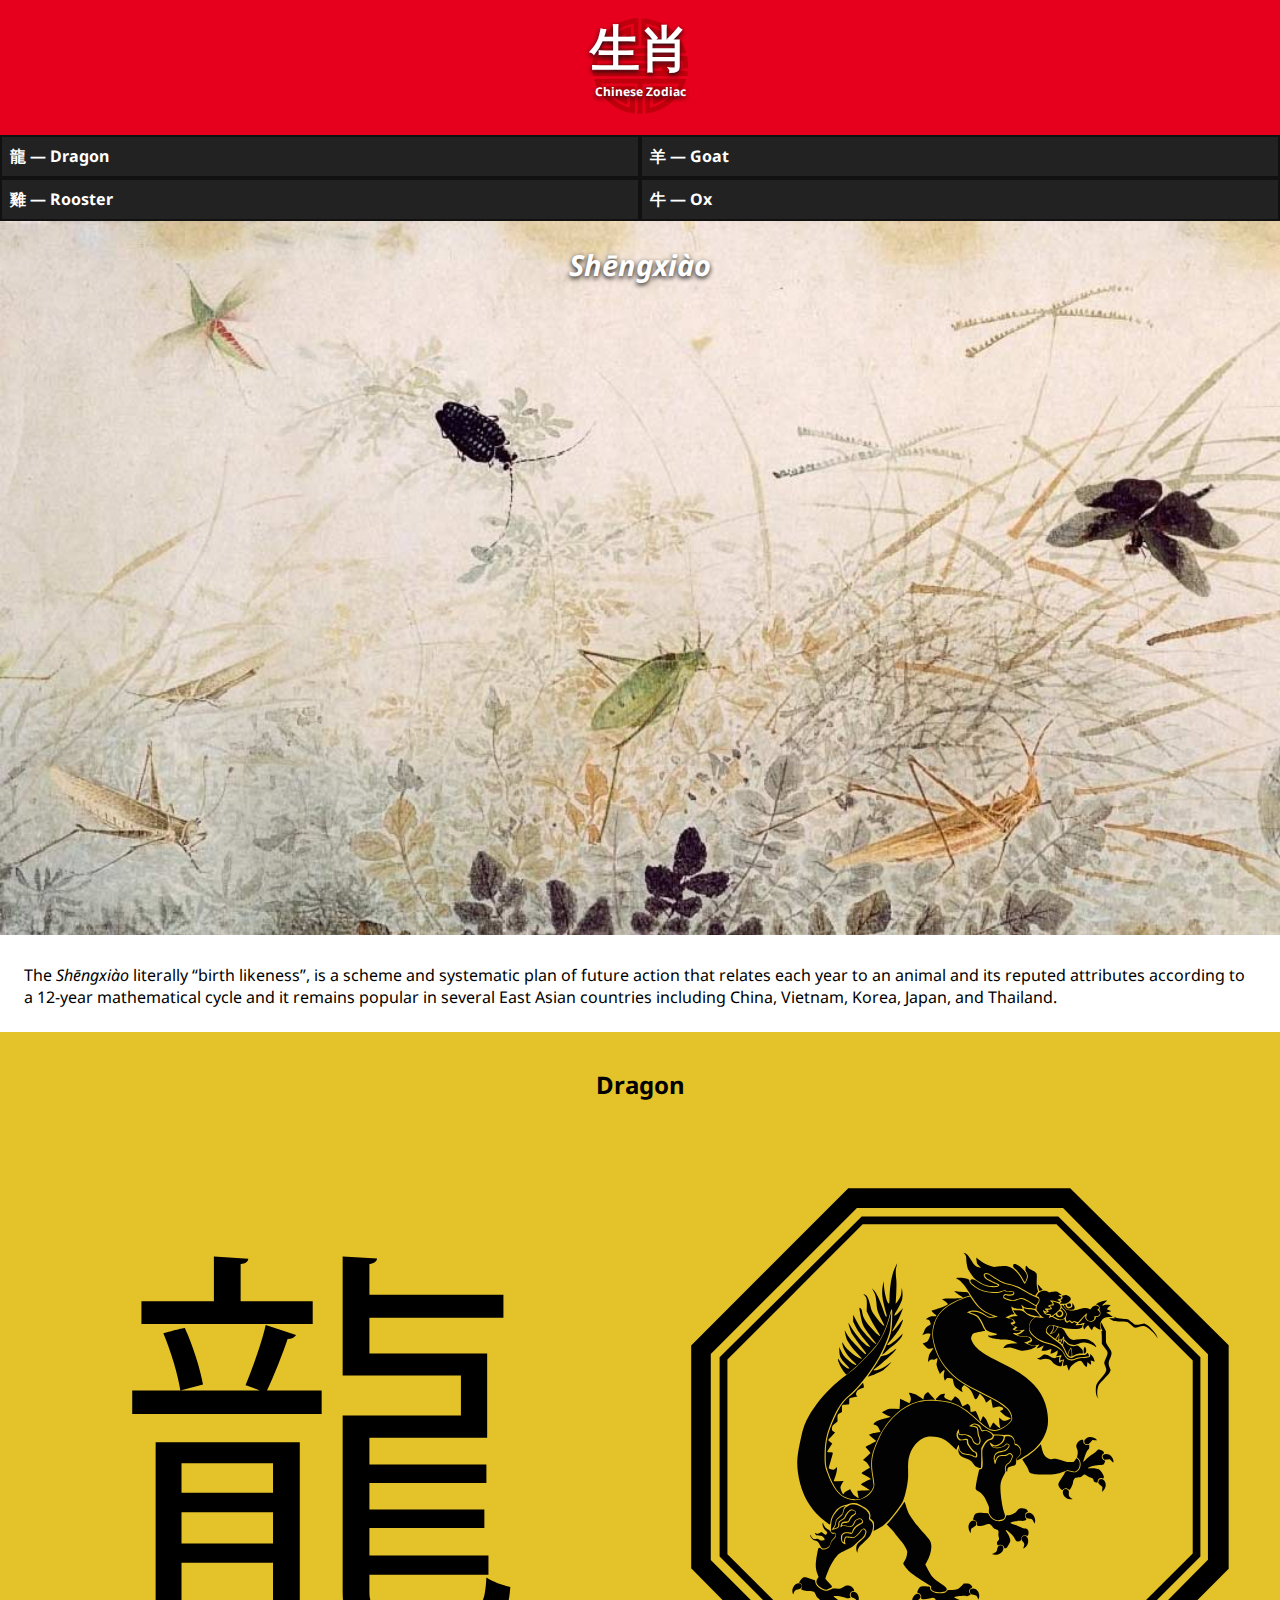
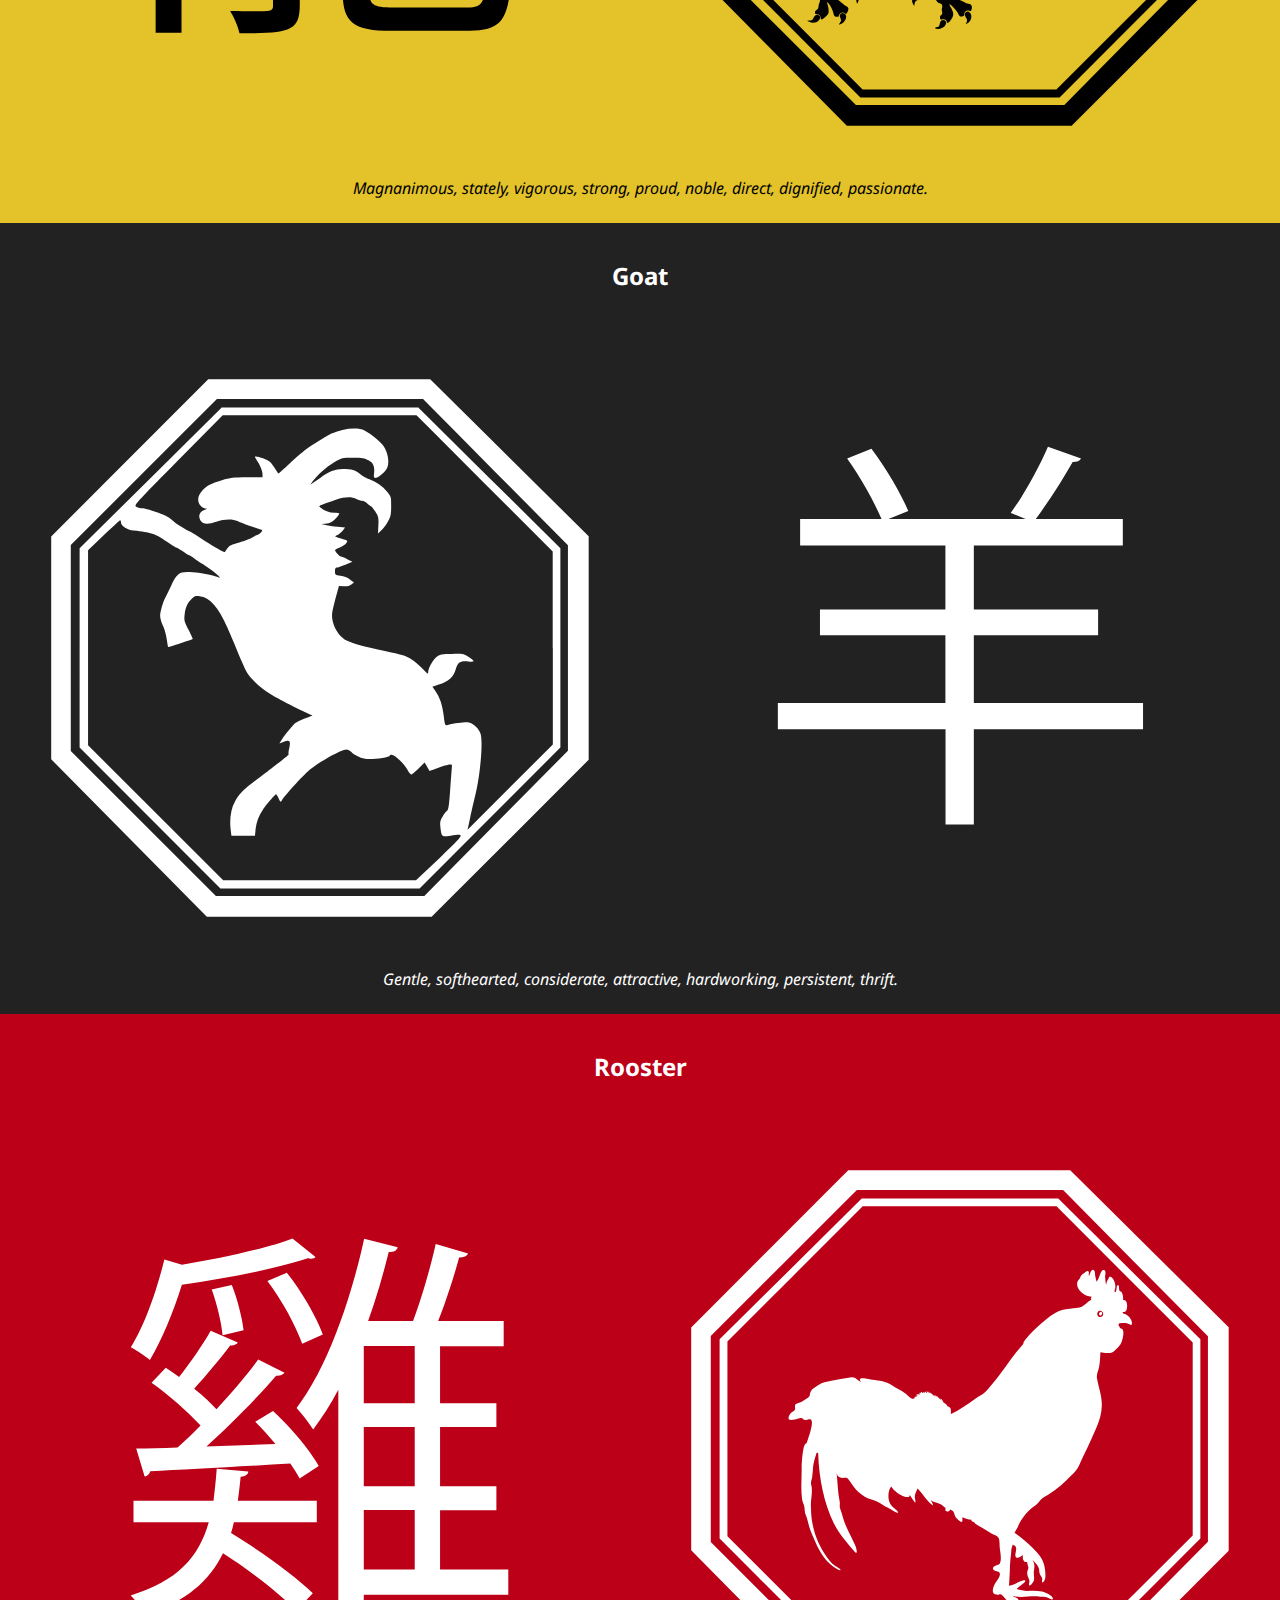
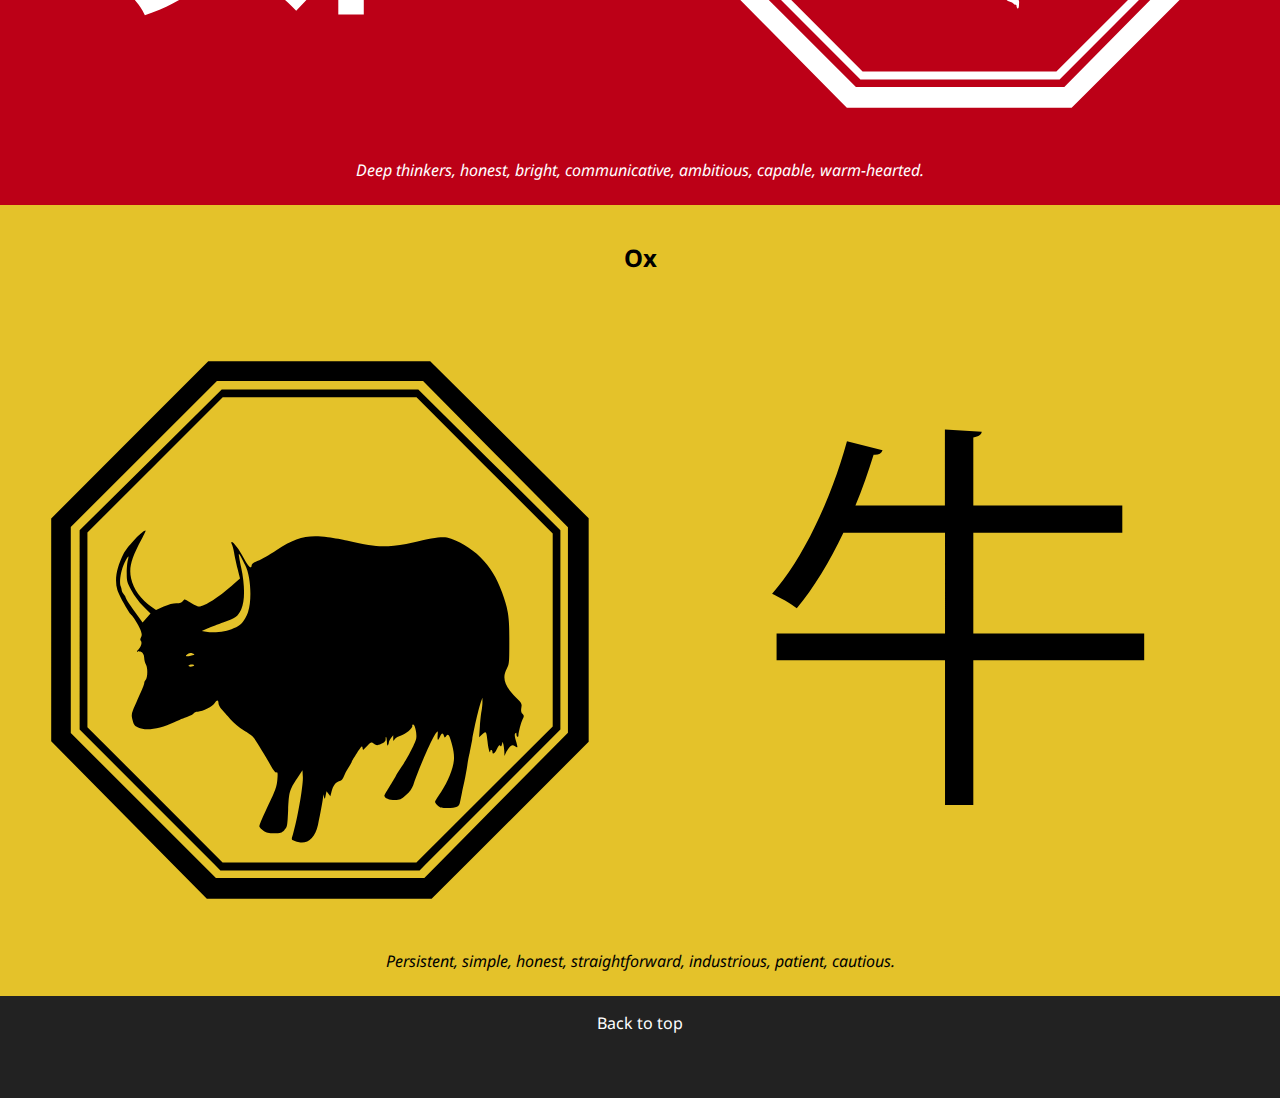
==== commit ffe4c585: "Final Commit" ====
--- a/main.html
+++ b/main.html
@@ -23,45 +23,49 @@
 </header>
 
 <body>
-<img class="Banner" src="img/banner.jpg" alt="">
 
-<p class="Sheng">The Shēngxiào literally “birth likeness”, is a scheme and systematic plan of future action that relates each year to an animal and its reputed attributes according to a 12-year mathematical cycle and it remains popular in several East Asian countries including China, Vietnam, Korea, Japan, and Thailand.</p>
+<div class="Shengx-Picture">
+<img class="Banner" src="img/banner.jpg" alt="A chinese cultural banner displays at the top of the webpage with traditional graphics.">
+
+<h1 class="Shengx">Shēngxiào</h1></div>
+
+<p class="Sheng">The <em>Shēngxiào</em> literally “birth likeness”, is a scheme and systematic plan of future action that relates each year to an animal and its reputed attributes according to a 12-year mathematical cycle and it remains popular in several East Asian countries including China, Vietnam, Korea, Japan, and Thailand.</p>
 
 <a id="dragon"</a>
 <div class="Dragon-Block">
-<h2>Dragon</h2>
-<img class="Dragon-Symbol" src="img/dragon-symbol.svg" alt="">
-<img class="Dragon" src="img/dragon.svg" alt="">
-<p>Magnanimous, stately, vigorous, strong, proud, noble, direct, dignified, passionate.</p>
+	<h2>Dragon</h2>
+	<img class="Dragon-Symbol" src="img/dragon-symbol.svg" alt="The chinese zodiac symbol for the dragon is on the left half of the page in chinese script">
+	<img class="Dragon" src="img/dragon.svg" alt="On the right half of the page there is a minimalistic 2D graphic of a dragon inside a hexagon.">
+	<p>Magnanimous, stately, vigorous, strong, proud, noble, direct, dignified, passionate.</p>
 </div>
 
 <a id="goat"</a>
 <div class="Goat-Block">
-<h2>Goat</h2>
-<img class="Goat" src="img/goat.svg" alt="">
-<img class="Goat-Symbol" src="img/goat-symbol.svg" alt="">
-<p>Gentle, softhearted, considerate, attractive, hardworking, persistent, thrift.</p>
+	<h2>Goat</h2>
+	<img class="Goat" src="img/goat.svg" alt="The chinese zodiac symbol for the goat is on the right half of the page in chinese script">
+	<img class="Goat-Symbol" src="img/goat-symbol.svg" alt="On the left half of the page there is a minimalistic 2D graphic of a goat inside a hexagon.">
+	<p>Gentle, softhearted, considerate, attractive, hardworking, persistent, thrift.</p>
 </div>
 
- <a id="rooster"</a>
+<a id="rooster"</a>
 <div class="Rooster-Block">
-<h2>Rooster</h2>
-<img class="Rooster-Symbol" src="img/rooster-symbol.svg" alt="">
-<img class="Rooster" src="img/rooster.svg" alt="">
-<p>Deep thinkers, honest, bright, communicative, ambitious, capable, warm-hearted.</p>
+	<h2>Rooster</h2>
+	<img class="Rooster-Symbol" src="img/rooster-symbol.svg" alt="The chinese zodiac symbol for the rooster is on the left half of the page in chinese script">
+	<img class="Rooster" src="img/rooster.svg" alt="On the right half of the page there is a minimalistic 2D graphic of a rooster inside a hexagon.">
+	<p>Deep thinkers, honest, bright, communicative, ambitious, capable, warm-hearted.</p>
 </div>
 
 <a id="ox"</a>
 <div class="Ox-Block">
-<h2>Ox</h2>
-<img class="Ox" src="img/ox.svg" alt="">
-<img class="Ox-Symbol" src="img/ox-symbol.svg" alt="">
-<p>Persistent, simple, honest, straightforward, industrious, patient, cautious.</p>
+	<h2>Ox</h2>
+	<img class="Ox" src="img/ox.svg" alt="The chinese zodiac symbol for the ox is on the right half of the page in chinese script">
+	<img class="Ox-Symbol" src="img/ox-symbol.svg" alt="On the left half of the page there is a minimalistic 2D graphic of an ox inside a hexagon.">
+	<p>Persistent, simple, honest, straightforward, industrious, patient, cautious.</p>
 </div>
 
 </body>
+
 <footer>
-
 	<a href="#top">Back to top</a></p>
-
 </footer>
+</html>--- a/css/main.css
+++ b/css/main.css
@@ -27,6 +27,7 @@
  	background-color: #222222;
  	padding: 0.5em;
  	float: left;
+ 	text-align: left;
  	}
 
 nav a{
@@ -37,9 +38,9 @@
 }
 
 nav ol{
-  overflow: hidden;
-  margin: auto;
-  padding: 0;
+ 	overflow: hidden;
+ 	margin: auto;
+ 	padding: 0;
 	font-weight: bold;
   	color: white;
 	text-decoration: none;}
@@ -71,7 +72,7 @@
 	top: 5px;
 	width: 100%;
 	text-align: center;
-	text-shadow: 2px 2px #111111;
+	text-shadow: 0 2px 5px #111111;
 }
 
 h3{
@@ -96,8 +97,14 @@
 	padding-bottom: 30px;
 }
 
-.Sheng{
-	font-weight: bold;
+.Shengx{
+	color: white;
+	font-size: 29px;
+	text-shadow: 0 2px 5px #111111;
+	font-style: italic;
+	text-align: center;
+	width:100%;
+	position: absolute;
 }
 
 .Banner{
@@ -163,9 +170,18 @@
 .Ox-Symbol {
 	float:right;}
 
+.Shengx-Picture{
+	position: relative;
+}
+
 footer{
 	background: #222222;
 	text-align: center;
 	color: white;
 	margin: 0;
-	padding: 0;}+	padding: 1em;}
+
+footer a{
+	color: white;
+	text-decoration: none;
+}
